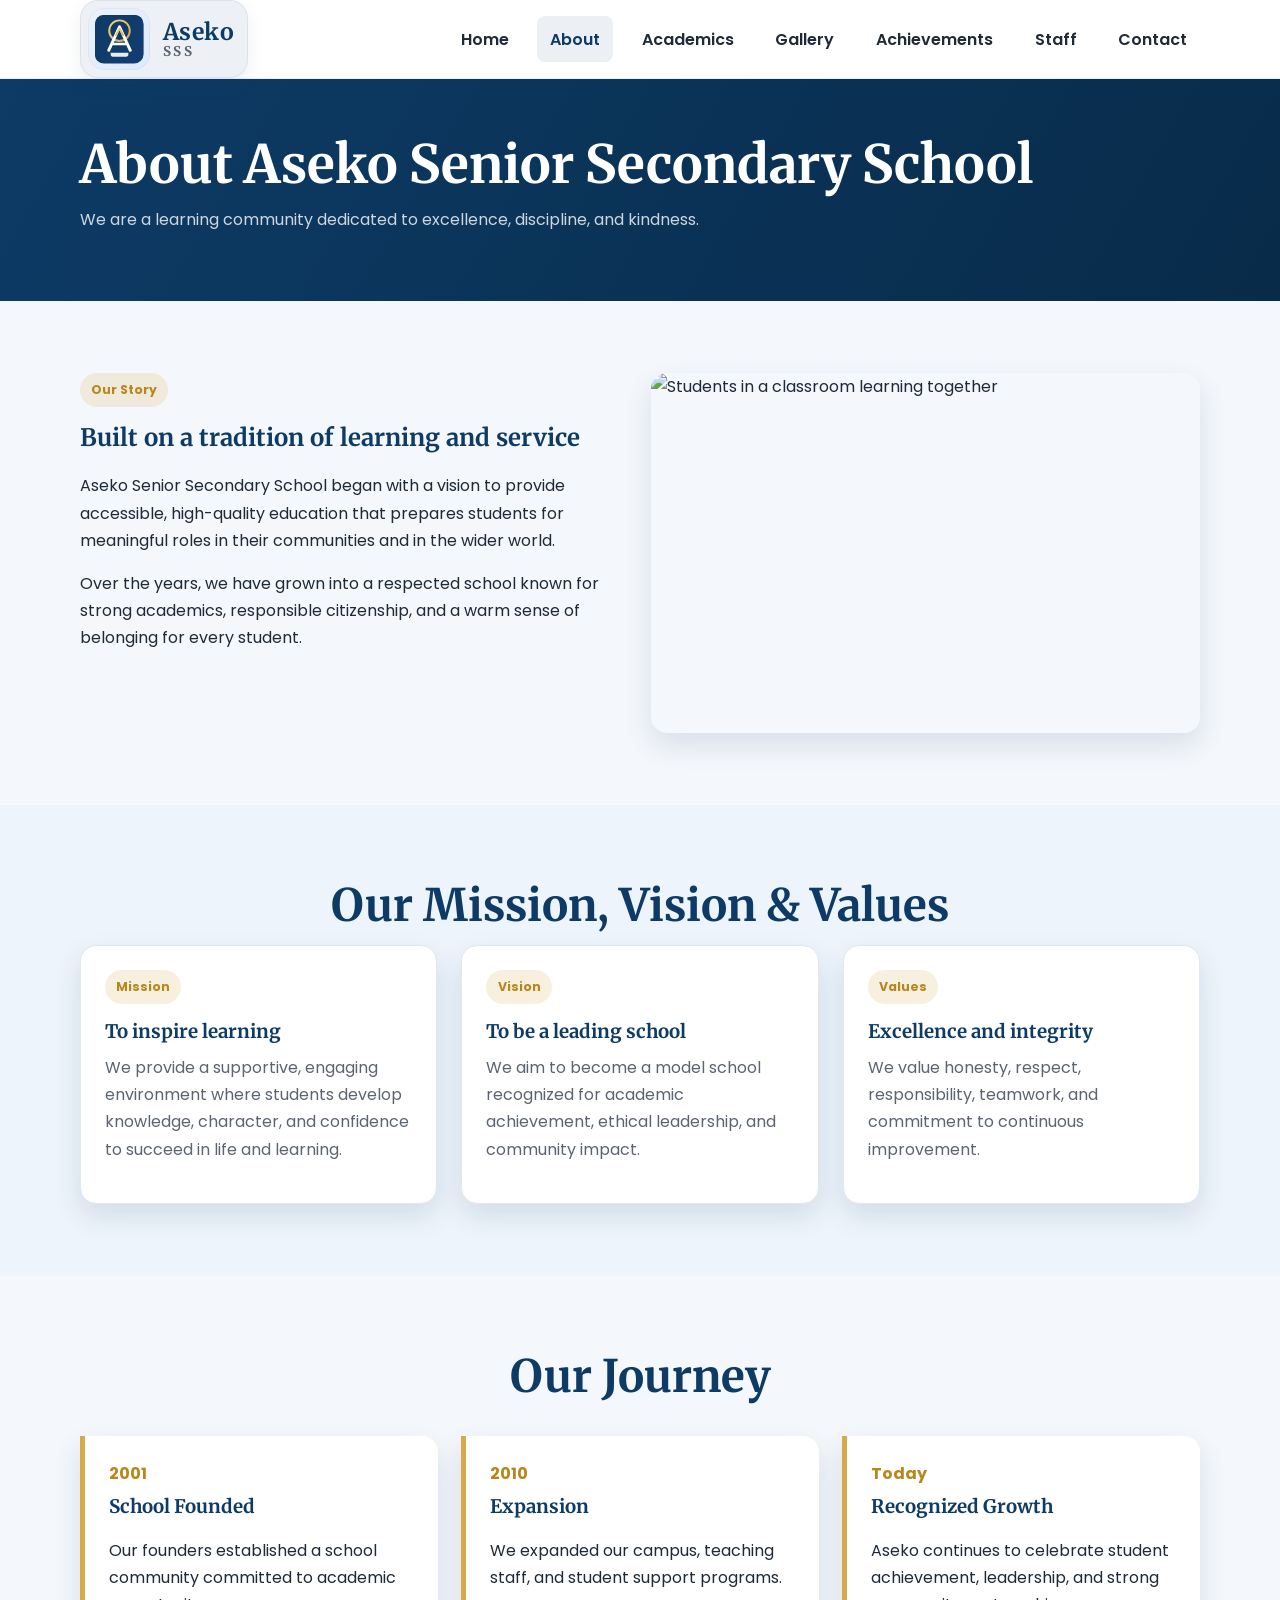
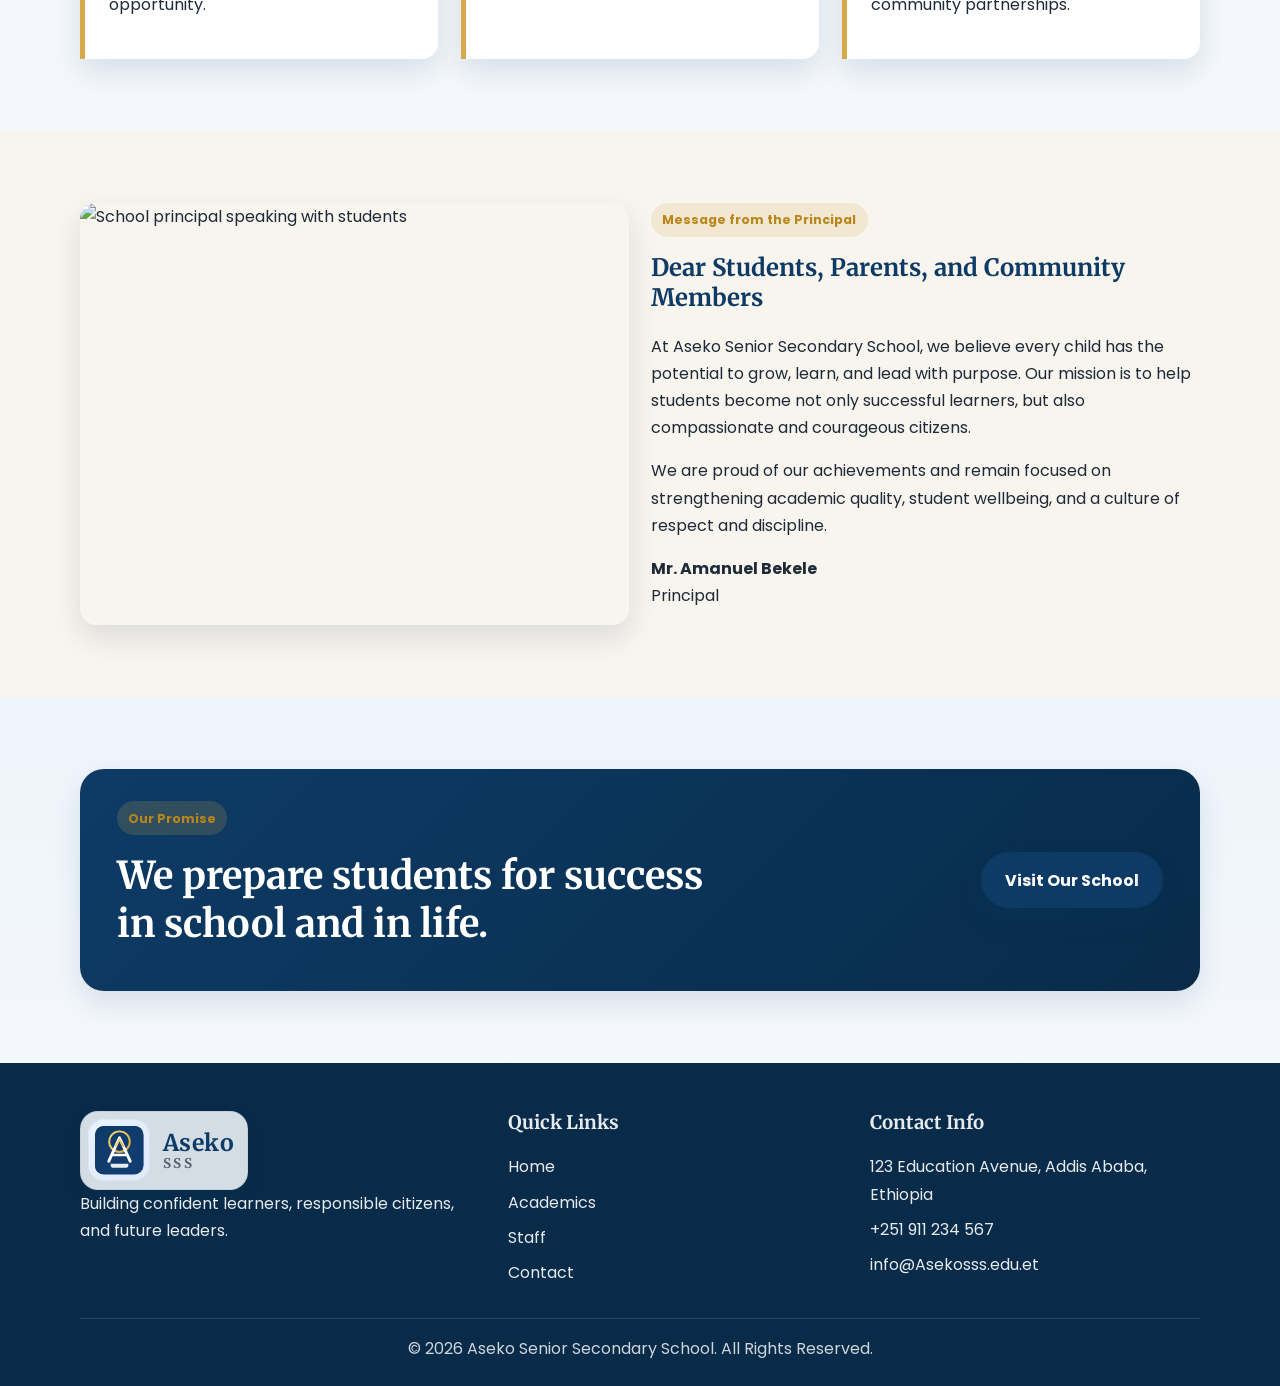
==== about.html @ 712188f7 "first commit" ====
<!DOCTYPE html>
<html lang="en">
  <head>
    <meta charset="UTF-8" />
    <meta name="viewport" content="width=device-width, initial-scale=1.0" />
    <title>About Us | Aseko Senior Secondary School</title>
    <meta
      name="description"
      content="Learn about the history, mission, vision, values, and leadership of Aseko Senior Secondary School."
    />
    <link rel="preconnect" href="https://fonts.googleapis.com" />
    <link rel="preconnect" href="https://fonts.gstatic.com" crossorigin />
    <link
      href="https://fonts.googleapis.com/css2?family=Merriweather:wght@700&family=Poppins:wght@400;500;600;700&display=swap"
      rel="stylesheet"
    />
    <link rel="stylesheet" href="css/style.css" />
  </head>
  <body>
    <header class="site-header">
      <div class="container nav-wrap">
        <a href="index.html" class="brand" aria-label="Aseko Senior Secondary School home">
          <img src="images/logo-placeholder.svg" alt="Aseko Senior Secondary School logo" />
          <span class="brand-name"><span class="brand-line brand-line-main">Aseko</span><span class="brand-line brand-line-sub">SSS</span></span>
        </a>

        <input type="checkbox" id="nav-toggle" class="nav-toggle" />
        <label for="nav-toggle" class="nav-toggle-label" aria-label="Open navigation menu">☰</label>

        <nav class="main-nav" aria-label="Main navigation">
          <a href="index.html">Home</a>
          <a href="about.html" class="active">About</a>
          <a href="academics.html">Academics</a>
          <a href="gallery.html">Gallery</a>
          <a href="achievements.html">Achievements</a>
          <a href="staff.html">Staff</a>
          <a href="contact.html">Contact</a>
        </nav>
      </div>
    </header>

    <main>
      <!-- Banner for the about page -->
      <section class="page-banner">
        <div class="container">
          <h1>About Aseko Senior Secondary School</h1>
          <p>
            We are a learning community dedicated to excellence, discipline, and kindness.
          </p>
        </div>
      </section>

      <!-- School history and overview -->
      <section class="section">
        <div class="container info-grid">
          <div>
            <span class="badge">Our Story</span>
            <h2>Built on a tradition of learning and service</h2>
            <p>
              Aseko Senior Secondary School began with a vision to provide accessible,
              high-quality education that prepares students for meaningful roles in their
              communities and in the wider world.
            </p>
            <p>
              Over the years, we have grown into a respected school known for strong academics,
              responsible citizenship, and a warm sense of belonging for every student.
            </p>
          </div>

          <div class="image-panel">
            <img src="https://images.unsplash.com/photo-1522202176988-66273c2fd55f?auto=format&fit=crop&w=1200&q=80" alt="Students in a classroom learning together" />
          </div>
        </div>
      </section>

      <!-- Mission, vision, and values -->
      <section class="section" style="background: #edf4fb;">
        <div class="container">
          <h2 class="section-title">Our Mission, Vision & Values</h2>

          <div class="value-grid">
            <article class="card reveal-card">
              <span class="badge">Mission</span>
              <h3>To inspire learning</h3>
              <p>
                We provide a supportive, engaging environment where students develop knowledge,
                character, and confidence to succeed in life and learning.
              </p>
            </article>

            <article class="card reveal-card">
              <span class="badge">Vision</span>
              <h3>To be a leading school</h3>
              <p>
                We aim to become a model school recognized for academic achievement, ethical
                leadership, and community impact.
              </p>
            </article>

            <article class="card reveal-card">
              <span class="badge">Values</span>
              <h3>Excellence and integrity</h3>
              <p>
                We value honesty, respect, responsibility, teamwork, and commitment to continuous
                improvement.
              </p>
            </article>
          </div>
        </div>
      </section>

      <!-- School timeline section -->
      <section class="section">
        <div class="container">
          <h2 class="section-title">Our Journey</h2>
          <div class="timeline">
            <article class="timeline-item">
              <span>2001</span>
              <h3>School Founded</h3>
              <p>Our founders established a school community committed to academic opportunity.</p>
            </article>

            <article class="timeline-item">
              <span>2010</span>
              <h3>Expansion</h3>
              <p>We expanded our campus, teaching staff, and student support programs.</p>
            </article>

            <article class="timeline-item">
              <span>Today</span>
              <h3>Recognized Growth</h3>
              <p>Aseko continues to celebrate student achievement, leadership, and strong community partnerships.</p>
            </article>
          </div>
        </div>
      </section>

      <!-- Principal message -->
      <section class="section" style="background: #f8f4ee;">
        <div class="container info-grid">
          <div class="image-panel reveal-card">
            <img src="https://images.unsplash.com/photo-1556157382-97eda2d62296?auto=format&fit=crop&w=900&q=80" alt="School principal speaking with students" />
          </div>

          <div class="reveal-card">
            <span class="badge">Message from the Principal</span>
            <h2>Dear Students, Parents, and Community Members</h2>
            <p>
              At Aseko Senior Secondary School, we believe every child has the potential to grow,
              learn, and lead with purpose. Our mission is to help students become not only successful
              learners, but also compassionate and courageous citizens.
            </p>
            <p>
              We are proud of our achievements and remain focused on strengthening academic quality,
              student wellbeing, and a culture of respect and discipline.
            </p>
            <p><strong>Mr. Amanuel Bekele</strong><br />Principal</p>
          </div>
        </div>
      </section>

      <section class="section cta-spotlight">
        <div class="container">
          <div class="cta-banner reveal-card">
            <div>
              <span class="badge">Our Promise</span>
              <h2>We prepare students for success in school and in life.</h2>
            </div>
            <div class="cta-actions">
              <a href="contact.html" class="btn btn-primary">Visit Our School</a>
            </div>
          </div>
        </div>
      </section>
    </main>

    <footer class="site-footer">
      <div class="container">
        <div class="footer-grid">
          <div>
            <a href="index.html" class="brand" aria-label="Aseko Senior Secondary School home">
              <img src="images/logo-placeholder.svg" alt="Aseko Senior Secondary School logo" />
              <span class="brand-name"><span class="brand-line brand-line-main">Aseko</span><span class="brand-line brand-line-sub">SSS</span></span>
            </a>
            <p>Building confident learners, responsible citizens, and future leaders.</p>
          </div>

          <div>
            <h3>Quick Links</h3>
            <ul class="footer-links">
              <li><a href="index.html">Home</a></li>
              <li><a href="academics.html">Academics</a></li>
              <li><a href="staff.html">Staff</a></li>
              <li><a href="contact.html">Contact</a></li>
            </ul>
          </div>

          <div>
            <h3>Contact Info</h3>
            <ul class="footer-links">
              <li>123 Education Avenue, Addis Ababa, Ethiopia</li>
              <li>+251 911 234 567</li>
              <li>info@Asekosss.edu.et</li>
            </ul>
          </div>
        </div>

        <div class="footer-bottom">
          &copy; 2026 Aseko Senior Secondary School. All Rights Reserved.
        </div>
      </div>
    </footer>
  </body>
</html>
---- css/style.css ----
:root {
  --primary: #0d3b66;
  --primary-dark: #082b49;
  --secondary: #d6a94b;
  --secondary-dark: #b9861b;
  --text: #1e2a37;
  --muted: #5b6470;
  --background: #f4f7fb;
  --panel: #ffffff;
  --line: #dfe7ef;
  --success: #1d7a5c;
  --shadow: 0 12px 28px rgba(13, 59, 102, 0.12);
  --radius: 16px;
  --heading-font: 'Merriweather', serif;
  --body-font: 'Poppins', sans-serif;
}

* {
  box-sizing: border-box;
}

html {
  scroll-behavior: smooth;
}

body {
  margin: 0;
  font-family: var(--body-font);
  background: var(--background);
  color: var(--text);
  line-height: 1.7;
}

a {
  text-decoration: none;
  color: inherit;
}

img {
  max-width: 100%;
  display: block;
}

figure {
  margin: 0;
}

ul {
  list-style: none;
  padding: 0;
  margin: 0;
}

h1, h2, h3, h4 {
  font-family: var(--heading-font);
  color: var(--primary);
  margin-top: 0;
  line-height: 1.25;
}

p {
  margin-top: 0;
}

.container {
  width: min(1120px, calc(100% - 1.5rem));
  margin: 0 auto;
}

.section {
  padding: 4.5rem 0;
}

.section-title {
  text-align: center;
  font-size: clamp(2rem, 4vw, 2.8rem);
  margin-bottom: 0.75rem;
}

.section-text {
  max-width: 700px;
  margin: 0 auto 2rem;
  text-align: center;
  color: var(--muted);
}

.site-header {
  position: sticky;
  top: 0;
  z-index: 999;
  background: rgba(255, 255, 255, 0.96);
  border-bottom: 1px solid rgba(13, 59, 102, 0.08);
  backdrop-filter: blur(10px);
}

.nav-wrap {
  display: flex;
  align-items: center;
  justify-content: space-between;
  min-height: 76px;
  gap: 1rem;
  position: relative;
}

.brand {
  display: inline-flex;
  align-items: center;
  gap: 0.8rem;
  font-weight: 700;
  color: var(--primary);
  background: rgba(236, 240, 245, 0.9);
  border: 1px solid rgba(13, 59, 102, 0.08);
  border-radius: 18px;
  padding: 0.45rem 0.8rem 0.45rem 0.45rem;
  box-shadow: 0 8px 18px rgba(13, 59, 102, 0.08);
}

.brand img {
  width: 62px;
  height: 62px;
  border-radius: 16px;
  background: linear-gradient(135deg, #eaf2ff, #dfeaf8);
  padding: 0.4rem;
  box-shadow: inset 0 0 0 1px rgba(13, 59, 102, 0.05);
}

.brand-name {
  display: flex;
  flex-direction: column;
  align-items: flex-start;
  justify-content: center;
  line-height: 1;
  font-family: var(--heading-font);
  letter-spacing: 0.03em;
}

.brand-line {
  display: block;
}

.brand-line-main {
  font-size: clamp(1.25rem, 1.8vw, 1.8rem);
  color: var(--primary);
}

.brand-line-sub {
  font-size: 0.84rem;
  letter-spacing: 0.18em;
  color: var(--muted);
  margin-top: 0.18rem;
  text-transform: uppercase;
}

.main-nav {
  display: flex;
  align-items: center;
  gap: 1rem;
}

.main-nav a {
  color: var(--text);
  font-weight: 600;
  padding: 0.6rem 0.8rem;
  border-radius: 8px;
  transition: background 0.25s ease, color 0.25s ease;
}

.main-nav a:hover,
.main-nav a.active {
  background: rgba(13, 59, 102, 0.08);
  color: var(--primary);
}

.nav-toggle,
.nav-toggle-label {
  display: none;
}

.btn {
  display: inline-block;
  padding: 0.9rem 1.5rem;
  border-radius: 999px;
  font-weight: 700;
  transition: transform 0.25s ease, box-shadow 0.25s ease, background 0.25s ease;
}

.btn:hover {
  transform: translateY(-2px);
}

.btn-primary {
  background: var(--primary);
  color: #fff;
  box-shadow: 0 14px 24px rgba(13, 59, 102, 0.18);
}

.btn-primary:hover {
  background: var(--primary-dark);
}

.btn-secondary {
  background: var(--secondary);
  color: #fff;
  box-shadow: 0 14px 24px rgba(214, 169, 75, 0.25);
}

.btn-secondary:hover {
  background: var(--secondary-dark);
}

.premium-highlight {
  background: linear-gradient(180deg, rgba(237, 244, 251, 0.8), rgba(255, 255, 255, 0.7));
}

.split-showcase {
  display: grid;
  grid-template-columns: 1.2fr 0.8fr;
  gap: 2rem;
  align-items: center;
}

.showcase-copy,
.showcase-card {
  background: var(--panel);
  border: 1px solid var(--line);
  border-radius: 26px;
  box-shadow: var(--shadow);
  padding: 2rem;
}

.showcase-copy h2 {
  font-size: clamp(2rem, 3vw, 2.8rem);
  margin-bottom: 1rem;
}

.check-list {
  list-style: none;
  margin: 1.2rem 0 1.8rem;
  padding: 0;
  display: grid;
  gap: 0.8rem;
}

.check-list li {
  position: relative;
  padding-left: 1.8rem;
  color: var(--muted);
  font-weight: 600;
}

.check-list li::before {
  content: "✓";
  position: absolute;
  left: 0;
  top: 0;
  color: var(--success);
  font-weight: 700;
}

.showcase-card {
  display: grid;
  gap: 1rem;
  background: linear-gradient(180deg, #f9fbff, #eef5ff);
}

.mini-stat {
  background: var(--panel);
  border: 1px solid var(--line);
  border-radius: 18px;
  padding: 1.25rem;
}

.mini-stat.alt {
  background: linear-gradient(135deg, rgba(214, 169, 75, 0.12), rgba(13, 59, 102, 0.04));
}

.mini-label {
  display: inline-block;
  margin-bottom: 0.5rem;
  font-size: 0.76rem;
  text-transform: uppercase;
  letter-spacing: 0.08em;
  color: var(--secondary-dark);
  font-weight: 800;
}

.mini-stat strong {
  display: block;
  font-size: clamp(1.7rem, 2vw, 2.4rem);
  color: var(--primary);
  margin-bottom: 0.4rem;
}

.mini-stat p {
  color: var(--muted);
  margin: 0;
}

.hero {
  position: relative;
  background: linear-gradient(120deg, rgba(13, 59, 102, 0.88), rgba(13, 59, 102, 0.72)),
    url('https://images.unsplash.com/photo-1503676260728-1c00da094a0b?auto=format&fit=crop&w=1200&q=80') center/cover no-repeat;
  color: #fff;
  min-height: 620px;
  display: flex;
  align-items: center;
  overflow: hidden;
}

.hero::after {
  content: "";
  position: absolute;
  inset: 0;
  background: linear-gradient(135deg, rgba(214, 169, 75, 0.12), transparent 45%);
}

.hero-inner {
  display: grid;
  grid-template-columns: 1.2fr 0.8fr;
  align-items: center;
  gap: 2rem;
  padding: 4rem 0;
  position: relative;
  z-index: 1;
}

.hero-copy {
  max-width: 650px;
  animation: fadeUp 0.8s ease-out;
}

.hero-kicker {
  display: inline-block;
  padding: 0.45rem 0.8rem;
  border-radius: 999px;
  background: rgba(214, 169, 75, 0.18);
  color: #f9e7ae;
  font-weight: 700;
  letter-spacing: 0.08em;
  text-transform: uppercase;
  font-size: 0.75rem;
  margin-bottom: 1rem;
}

.hero h1 {
  color: #fff;
  font-size: clamp(2.4rem, 5vw, 4.5rem);
  margin-bottom: 1rem;
}

.hero p {
  color: rgba(255, 255, 255, 0.9);
  font-size: 1.08rem;
  margin-bottom: 1.8rem;
}

.hero-actions {
  display: flex;
  flex-wrap: wrap;
  gap: 1rem;
}

.hero-card {
  background: rgba(255, 255, 255, 0.09);
  border: 1px solid rgba(255, 255, 255, 0.15);
  padding: 1.5rem;
  border-radius: var(--radius);
  backdrop-filter: blur(8px);
  animation: floatCard 4s ease-in-out infinite;
}

.hero-card h3 {
  color: #fff;
  margin-bottom: 0.2rem;
}

.hero-card .motto {
  font-size: 2rem;
  color: #f5d88f;
  margin-bottom: 0.5rem;
}

.reveal-card {
  animation: fadeUp 0.8s ease-out;
}

.discover-panel,
.highlight-panel {
  min-height: 100%;
}

.mini-list {
  display: grid;
  gap: 0.6rem;
  margin-top: 1rem;
  padding-left: 1.2rem;
  list-style: disc;
  color: var(--muted);
}

.mini-grid {
  grid-template-columns: repeat(2, minmax(0, 1fr));
  margin-top: 1rem;
}

.mini-grid > div {
  background: rgba(13, 59, 102, 0.04);
  border-radius: 12px;
  padding: 0.9rem;
  border: 1px solid var(--line);
}

.mini-grid strong {
  display: block;
  color: var(--primary);
  margin-bottom: 0.35rem;
}

.stats-grid,
.highlights-grid,
.info-grid,
.card-grid,
.gallery-grid,
.staff-grid,
.contact-grid,
.timeline,
.mini-grid {
  display: grid;
  gap: 1.4rem;
}

.stats-grid {
  grid-template-columns: repeat(4, minmax(0, 1fr));
  margin-top: 2rem;
}

.stat-item {
  background: var(--panel);
  border-radius: var(--radius);
  box-shadow: var(--shadow);
  padding: 1.5rem 1rem;
  text-align: center;
}

.stat-item strong {
  display: block;
  font-size: clamp(1.8rem, 3vw, 2.6rem);
  color: var(--primary);
}

.stat-item span {
  color: var(--muted);
  font-weight: 600;
}

.news-grid,
.feature-grid,
.achievement-grid,
.value-grid {
  display: grid;
  grid-template-columns: repeat(3, minmax(0, 1fr));
  gap: 1.5rem;
}

.card {
  background: var(--panel);
  border-radius: var(--radius);
  box-shadow: var(--shadow);
  padding: 1.5rem;
  border: 1px solid var(--line);
  transition: transform 0.25s ease, box-shadow 0.25s ease;
}

.card:hover,
.feature-card:hover,
.staff-card:hover,
.gallery-item:hover {
  transform: translateY(-6px);
  box-shadow: 0 18px 30px rgba(13, 59, 102, 0.15);
}

.card h3 {
  margin-bottom: 0.7rem;
}

.card p,
.card li {
  color: var(--muted);
}

.badge {
  display: inline-flex;
  align-items: center;
  padding: 0.4rem 0.7rem;
  background: rgba(214, 169, 75, 0.18);
  border-radius: 999px;
  color: var(--secondary-dark);
  font-weight: 700;
  margin-bottom: 1rem;
  font-size: 0.78rem;
}

.feature-grid {
  grid-template-columns: repeat(3, minmax(0, 1fr));
}

.feature-card {
  background: var(--panel);
  border-radius: var(--radius);
  padding: 1.5rem;
  box-shadow: var(--shadow);
  border: 1px solid var(--line);
}

.cta-spotlight {
  background: linear-gradient(180deg, rgba(237, 244, 251, 0.9), rgba(255, 255, 255, 0));
}

.cta-banner {
  display: grid;
  grid-template-columns: 1.4fr 0.9fr;
  align-items: center;
  gap: 1.5rem;
  padding: 2rem 2.3rem;
  background: linear-gradient(135deg, var(--primary), var(--primary-dark));
  border-radius: 24px;
  box-shadow: var(--shadow);
  color: #fff;
}

.cta-banner h2 {
  color: #fff;
  margin-bottom: 0.75rem;
  font-size: clamp(1.8rem, 3vw, 2.6rem);
}

.cta-banner p {
  margin-bottom: 0;
  color: rgba(255, 255, 255, 0.88);
}

.cta-actions {
  display: flex;
  justify-content: flex-end;
  gap: 1rem;
  flex-wrap: wrap;
}

.icon {
  width: 52px;
  height: 52px;
  border-radius: 14px;
  display: inline-flex;
  align-items: center;
  justify-content: center;
  background: rgba(13, 59, 102, 0.08);
  color: var(--primary);
  font-size: 1.5rem;
  margin-bottom: 1rem;
}

.page-banner {
  background: linear-gradient(120deg, var(--primary), var(--primary-dark));
  color: #fff;
  padding: 3.2rem 0;
}

.page-banner h1 {
  color: #fff;
  margin-bottom: 0.6rem;
  font-size: clamp(2.2rem, 5vw, 3.3rem);
}

.page-banner p {
  color: rgba(255, 255, 255, 0.8);
  max-width: 720px;
}

.info-grid {
  grid-template-columns: repeat(2, minmax(0, 1fr));
}

.image-panel {
  border-radius: var(--radius);
  overflow: hidden;
  min-height: 360px;
  box-shadow: var(--shadow);
}

.image-panel img {
  width: 100%;
  height: 100%;
  object-fit: cover;
}

.value-grid,
.achievement-grid,
.card-grid {
  grid-template-columns: repeat(3, minmax(0, 1fr));
}

.timeline {
  grid-template-columns: repeat(3, minmax(0, 1fr));
  margin-top: 2rem;
}

.timeline-item {
  background: var(--panel);
  border-left: 5px solid var(--secondary);
  border-radius: 0 var(--radius) var(--radius) 0;
  padding: 1.5rem;
  box-shadow: var(--shadow);
}

.timeline-item span {
  display: inline-block;
  font-weight: 700;
  color: var(--secondary-dark);
  margin-bottom: 0.5rem;
}

.gallery-grid {
  grid-template-columns: repeat(3, minmax(0, 1fr));
}

.gallery-item {
  background: var(--panel);
  border-radius: var(--radius);
  overflow: hidden;
  box-shadow: var(--shadow);
}

.gallery-item img {
  width: 100%;
  height: 240px;
  object-fit: cover;
  transition: transform 0.4s ease;
}

.gallery-item:hover img {
  transform: scale(1.04);
}

.gallery-item figcaption {
  padding: 1rem 1.1rem 1.2rem;
  color: var(--muted);
  font-weight: 600;
}

.staff-grid {
  grid-template-columns: repeat(4, minmax(0, 1fr));
}

.staff-card {
  background: var(--panel);
  border-radius: var(--radius);
  overflow: hidden;
  box-shadow: var(--shadow);
  text-align: center;
}

.staff-card img {
  width: 100%;
  height: 250px;
  object-fit: cover;
  background: #eef3fb;
}

.staff-card .content {
  padding: 1.2rem 1rem 1.5rem;
}

.staff-card h3 {
  margin-bottom: 0.25rem;
}

.staff-role {
  color: var(--secondary-dark);
  font-weight: 700;
  display: block;
  margin-bottom: 0.5rem;
}

.contact-grid {
  grid-template-columns: 1fr 1.1fr;
  align-items: start;
}

.contact-box,
.form-card {
  background: var(--panel);
  border-radius: var(--radius);
  box-shadow: var(--shadow);
  padding: 1.6rem;
  border: 1px solid var(--line);
}

.contact-list li {
  display: flex;
  gap: 0.8rem;
  align-items: flex-start;
  margin-bottom: 1rem;
  color: var(--muted);
}

.contact-list strong {
  color: var(--primary);
  display: block;
  margin-bottom: 0.2rem;
}

.map-placeholder {
  height: 220px;
  border-radius: var(--radius);
  background: linear-gradient(135deg, rgba(13, 59, 102, 0.12), rgba(214, 169, 75, 0.18));
  border: 2px dashed rgba(13, 59, 102, 0.25);
  display: grid;
  place-items: center;
  font-weight: 700;
  color: var(--primary);
  margin-top: 1.2rem;
}

.form-row {
  display: grid;
  gap: 1rem;
}

.form-group {
  display: flex;
  flex-direction: column;
  gap: 0.45rem;
}

label {
  font-weight: 600;
  color: var(--primary);
}

input,
textarea,
select {
  width: 100%;
  border: 1px solid var(--line);
  border-radius: 12px;
  padding: 0.85rem 1rem;
  font: inherit;
  background: #fff;
  color: var(--text);
}

input:focus,
textarea:focus,
select:focus {
  outline: 3px solid rgba(13, 59, 102, 0.12);
  border-color: var(--primary);
}

textarea {
  resize: vertical;
  min-height: 150px;
}

.auth-page {
  background: linear-gradient(180deg, #edf4fb 0%, #f8fbff 100%);
  padding: 4rem 0;
}

.auth-shell {
  display: grid;
  grid-template-columns: 1.1fr 1fr;
  gap: 2rem;
  align-items: stretch;
}

.auth-panel {
  background: var(--panel);
  border-radius: 24px;
  box-shadow: var(--shadow);
  border: 1px solid var(--line);
  overflow: hidden;
}

.auth-hero {
  background: linear-gradient(140deg, var(--primary), var(--primary-dark));
  color: #fff;
  padding: 2rem 1.75rem;
  display: flex;
  flex-direction: column;
  justify-content: center;
}

.auth-hero .badge {
  background: rgba(214, 169, 75, 0.2);
  color: #f5d88f;
}

.auth-hero h1 {
  color: #fff;
  font-size: clamp(2rem, 4vw, 3rem);
  margin-bottom: 1rem;
}

.auth-hero p {
  color: rgba(255, 255, 255, 0.86);
  margin-bottom: 1.5rem;
}

.auth-badges {
  display: flex;
  flex-wrap: wrap;
  gap: 0.7rem;
}

.auth-badges span {
  display: inline-block;
  background: rgba(255, 255, 255, 0.1);
  border: 1px solid rgba(255, 255, 255, 0.14);
  color: #fff;
  border-radius: 999px;
  padding: 0.45rem 0.8rem;
  font-size: 0.78rem;
  font-weight: 600;
}

.auth-form-wrap {
  padding: 2rem;
}

.auth-form-wrap h2 {
  margin-bottom: 0.8rem;
}

.auth-form-wrap > p {
  color: var(--muted);
  margin-bottom: 1.5rem;
}

.auth-form {
  display: grid;
  gap: 1rem;
}

.form-row.split {
  display: grid;
  grid-template-columns: repeat(2, minmax(0, 1fr));
  gap: 1rem;
}

.inline-check {
  display: flex;
  align-items: center;
  gap: 0.55rem;
  color: var(--muted);
  font-size: 0.95rem;
}

.inline-check input {
  width: auto;
}

.auth-links {
  display: flex;
  justify-content: space-between;
  gap: 1rem;
  align-items: center;
  margin-top: 1rem;
  color: var(--muted);
  font-size: 0.95rem;
}

.auth-links a {
  color: var(--primary);
  font-weight: 700;
}

.site-footer {
  background: var(--primary-dark);
  color: rgba(255, 255, 255, 0.9);
  padding: 3rem 0 1.5rem;
}

.footer-grid {
  display: grid;
  grid-template-columns: 1.2fr 1fr 1fr;
  gap: 2rem;
}

.site-footer h3,
.site-footer a,
.site-footer p {
  color: rgba(255, 255, 255, 0.9);
}

.footer-links {
  display: grid;
  gap: 0.5rem;
}

.footer-bottom {
  border-top: 1px solid rgba(255, 255, 255, 0.12);
  margin-top: 2rem;
  padding-top: 1rem;
  text-align: center;
  color: rgba(255, 255, 255, 0.8);
}

@keyframes fadeUp {
  from {
    opacity: 0;
    transform: translateY(20px);
  }
  to {
    opacity: 1;
    transform: translateY(0);
  }
}

@keyframes floatCard {
  0%,
  100% {
    transform: translateY(0);
  }
  50% {
    transform: translateY(-8px);
  }
}

.main-nav a {
  width: 100%;
}

@media (max-width: 900px) {
  .hero-inner,
  .contact-grid,
  .info-grid,
  .news-grid,
  .feature-grid,
  .achievement-grid,
  .value-grid,
  .gallery-grid,
  .staff-grid,
  .timeline,
  .footer-grid,
  .cta-banner,
  .auth-shell {
    grid-template-columns: 1fr 1fr;
  }

  .cta-actions {
    justify-content: flex-start;
  }

  .stats-grid {
    grid-template-columns: repeat(2, minmax(0, 1fr));
  }

  .form-row.split {
    grid-template-columns: 1fr;
  }

  .main-nav {
    position: absolute;
    top: 100%;
    left: 0;
    right: 0;
    display: none;
    background: #fff;
    border-top: 1px solid var(--line);
    box-shadow: 0 18px 28px rgba(13, 59, 102, 0.12);
    padding: 0.8rem 1rem 1rem;
    flex-direction: column;
    align-items: flex-start;
    width: 100%;
  }

  .nav-toggle-label {
    display: inline-flex;
    width: 44px;
    height: 44px;
    align-items: center;
    justify-content: center;
    border-radius: 12px;
    background: rgba(13, 59, 102, 0.06);
    color: var(--primary);
    font-size: 1.7rem;
    cursor: pointer;
  }

  .nav-toggle:checked ~ .main-nav {
    display: flex;
  }
}

@media (max-width: 640px) {
  .hero {
    min-height: 540px;
  }

  .hero-inner,
  .news-grid,
  .feature-grid,
  .achievement-grid,
  .value-grid,
  .gallery-grid,
  .staff-grid,
  .timeline,
  .footer-grid,
  .info-grid,
  .contact-grid,
  .stats-grid,
  .cta-banner,
  .auth-shell {
    grid-template-columns: 1fr;
  }

  .section {
    padding: 3.5rem 0;
  }

  .hero-actions,
  .cta-actions {
    flex-direction: column;
    align-items: stretch;
    width: 100%;
  }

  .hero-actions .btn,
  .cta-actions .btn {
    width: 100%;
    text-align: center;
  }

  .site-header {
    position: sticky;
  }

  .brand-name {
    font-size: 0.93rem;
  }

  .nav-wrap {
    padding: 0.35rem 0;
  }

  .contact-list li {
    display: grid;
    grid-template-columns: 24px 1fr;
    gap: 0.6rem;
  }

  .cta-banner {
    padding: 1.4rem 1rem;
  }

  .auth-form-wrap,
  .auth-hero {
    padding: 1.4rem 1rem;
  }
}
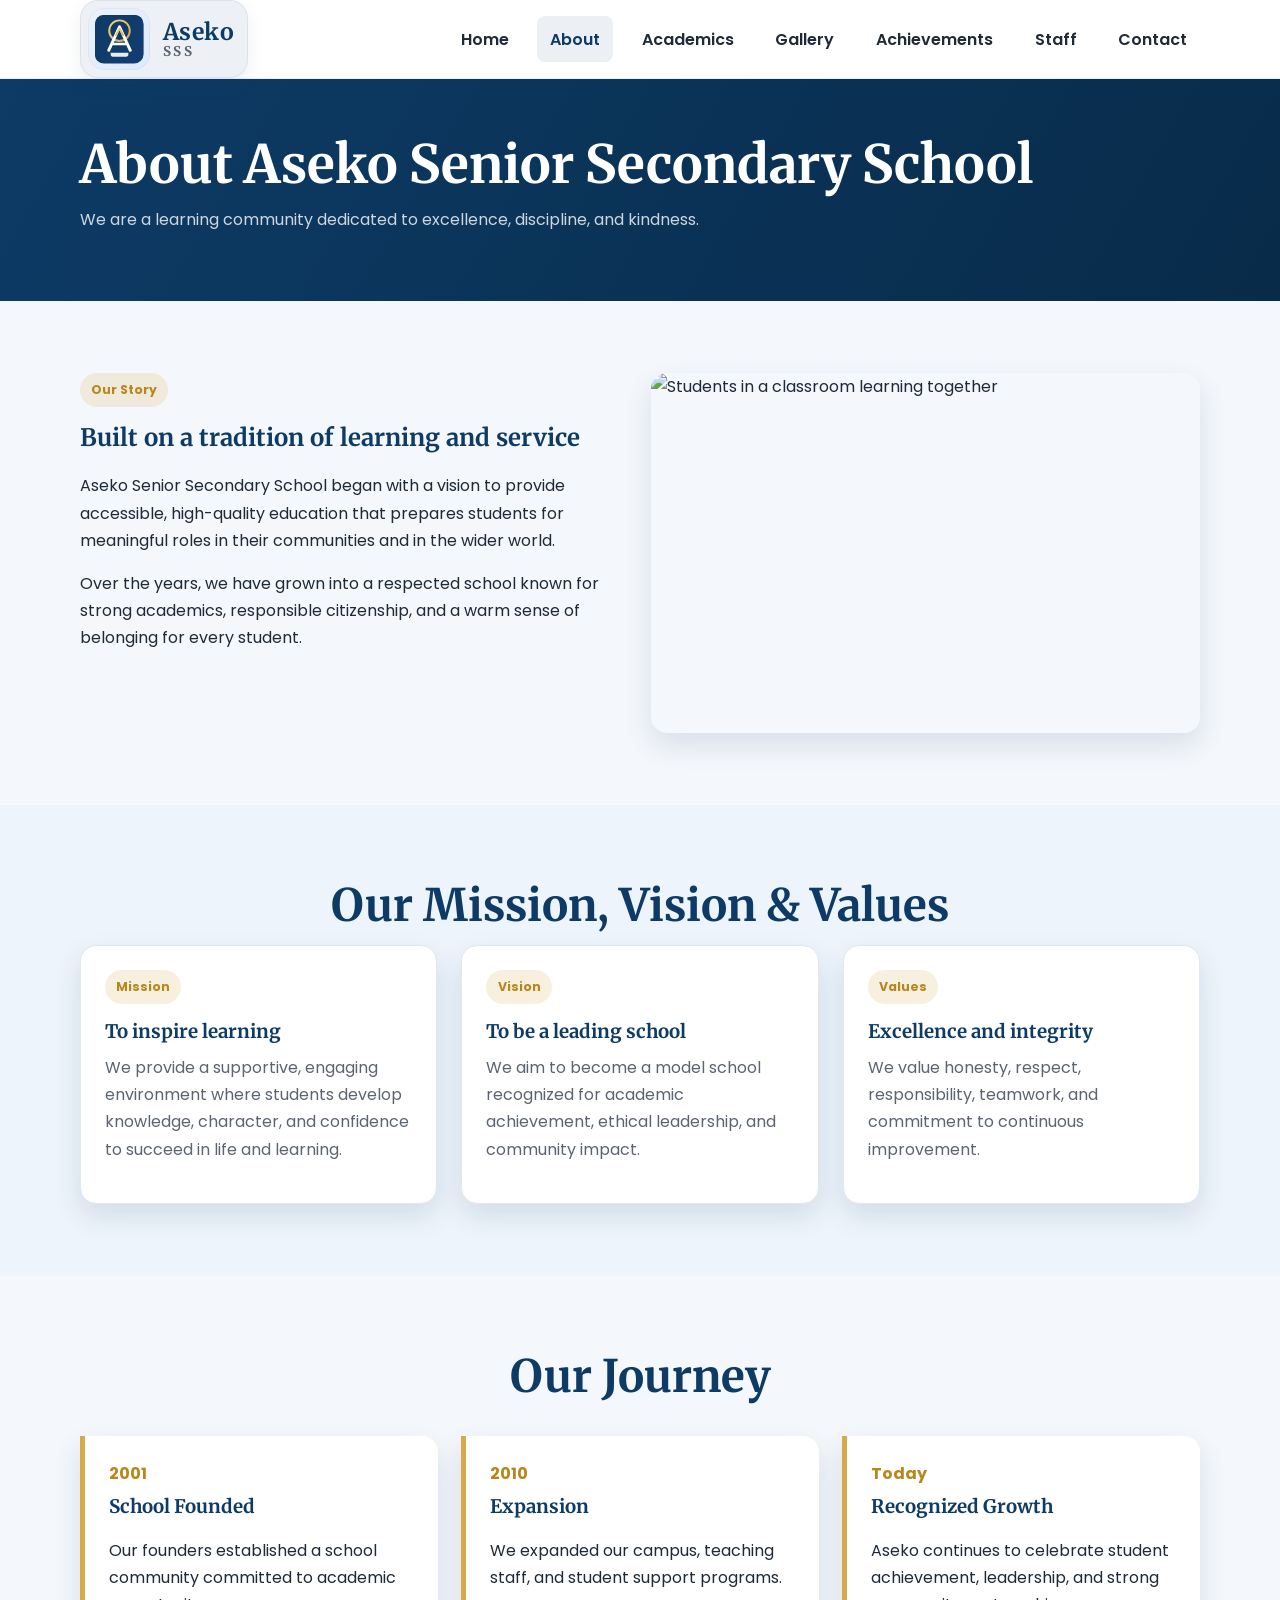
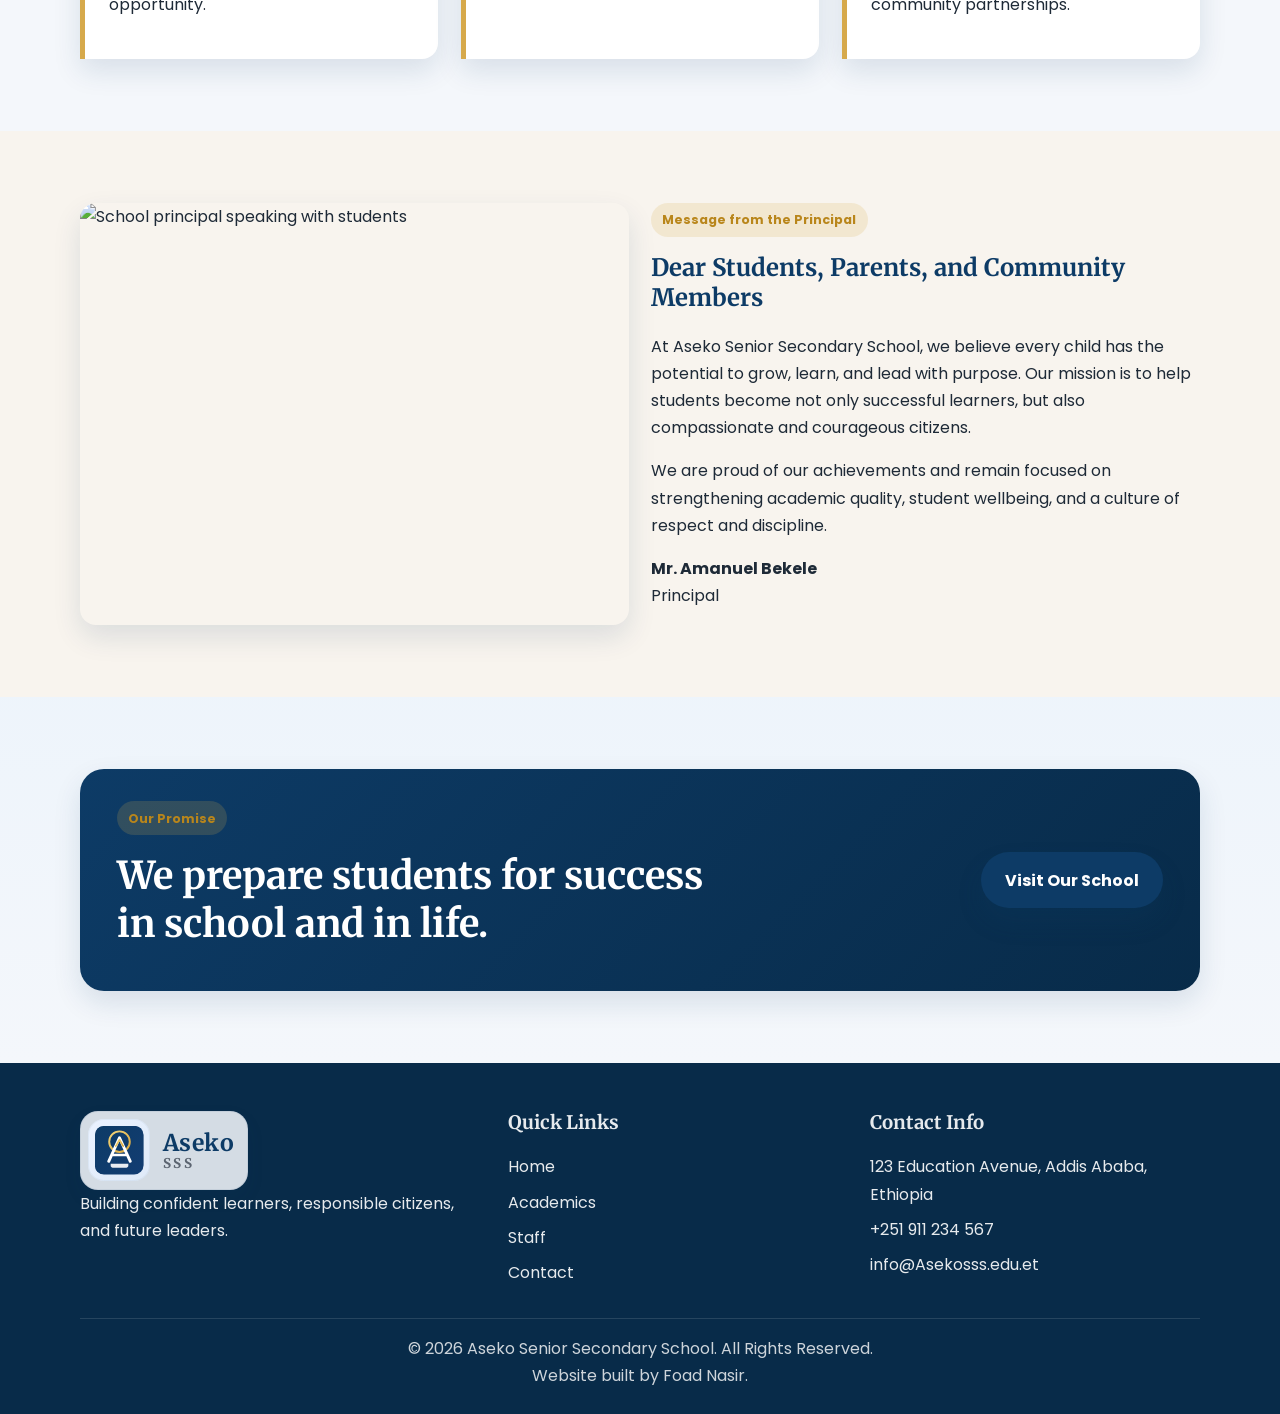
==== commit 6351aa7e: "updating the readme" ====
--- a/about.html
+++ b/about.html
@@ -206,7 +206,8 @@
         </div>
 
         <div class="footer-bottom">
-          &copy; 2026 Aseko Senior Secondary School. All Rights Reserved.
+          &copy; 2026 Aseko Senior Secondary School. All Rights Reserved.<br>
+          Website built by Foad Nasir.
         </div>
       </div>
     </footer>
